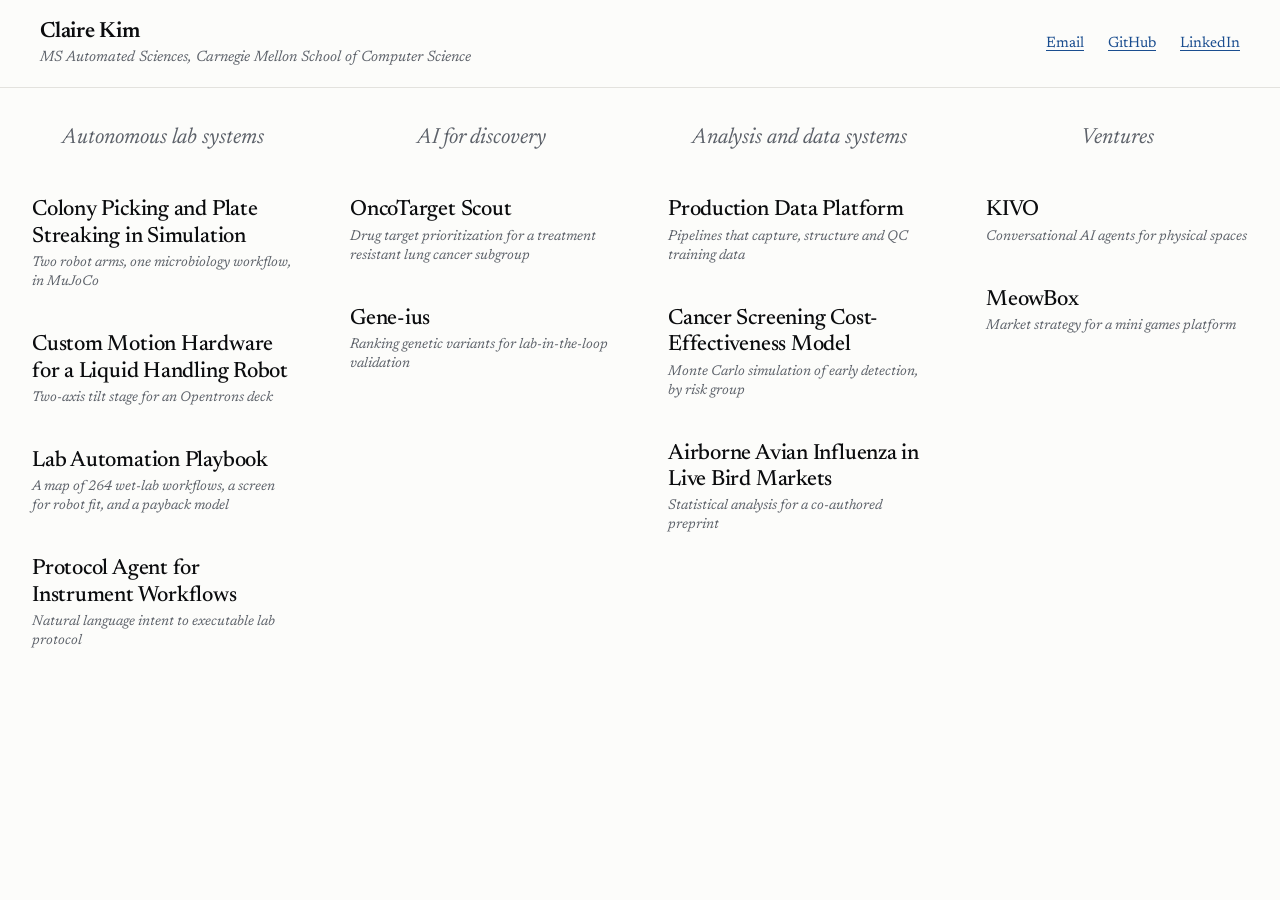
==== index.html @ b8f1a8e6 "Add the MuJoCo colony picking project Goes at the top of the lab systems column, since it is the one" ====
<!doctype html>
<html lang="en">
<head>
  <meta charset="utf-8">
  <meta name="viewport" content="width=device-width, initial-scale=1">
  <title>Claire Kim</title>
  <meta name="description" content="Claire Kim. Autonomous lab systems, AI for discovery, and the software that drives laboratory hardware.">
  <link rel="preconnect" href="https://fonts.googleapis.com">
  <link rel="preconnect" href="https://fonts.gstatic.com" crossorigin>
  <link href="https://fonts.googleapis.com/css2?family=Newsreader:ital,opsz,wght@0,6..72,400;0,6..72,500;0,6..72,600;1,6..72,400&display=swap" rel="stylesheet">
  <link rel="stylesheet" href="style.css">
</head>
<body>
  <header class="masthead">
    <div>
      <p class="name">Claire Kim</p>
      <p class="standfirst">MS Automated Sciences, Carnegie Mellon School of Computer Science</p>
    </div>
    <nav class="masthead-links" aria-label="Contact">
      <a href="mailto:cykim522@gmail.com">Email</a>
      <a href="https://github.com/cykim5" target="_blank" rel="noopener">GitHub</a>
      <a href="https://www.linkedin.com/in/claire--kim" target="_blank" rel="noopener">LinkedIn</a>
    </nav>
  </header>

  <main>
    <h1 class="sr-only">Projects by Claire Kim</h1>
    <div class="columns">

      <section class="column" aria-labelledby="col-lab">
        <h2 class="column-label" id="col-lab">Autonomous lab systems</h2>
        <ul>
          <li>
            <button type="button" class="tile" data-open="p14" aria-haspopup="dialog">
              <span class="tile-title">Colony Picking and Plate Streaking in Simulation</span>
              <span class="tile-kind">Two robot arms, one microbiology workflow, in MuJoCo</span>
            </button>
          </li>
          <li>
            <button type="button" class="tile" data-open="p2" aria-haspopup="dialog">
              <span class="tile-title">Custom Motion Hardware for a Liquid Handling Robot</span>
              <span class="tile-kind">Two-axis tilt stage for an Opentrons deck</span>
            </button>
          </li>
          <li>
            <button type="button" class="tile" data-open="p13" aria-haspopup="dialog">
              <span class="tile-title">Lab Automation Playbook</span>
              <span class="tile-kind">A map of 264 wet-lab workflows, a screen for robot fit, and a payback model</span>
            </button>
          </li>
          <li>
            <button type="button" class="tile" data-open="p1" aria-haspopup="dialog">
              <span class="tile-title">Protocol Agent for Instrument Workflows</span>
              <span class="tile-kind">Natural language intent to executable lab protocol</span>
            </button>
          </li>
        </ul>
      </section>

      <section class="column" aria-labelledby="col-ai">
        <h2 class="column-label" id="col-ai">AI for discovery</h2>
        <ul>
          <li>
            <button type="button" class="tile" data-open="p9" aria-haspopup="dialog">
              <span class="tile-title">OncoTarget Scout</span>
              <span class="tile-kind">Drug target prioritization for a treatment resistant lung cancer subgroup</span>
            </button>
          </li>
          <li>
            <button type="button" class="tile" data-open="p3" aria-haspopup="dialog">
              <span class="tile-title">Gene-ius</span>
              <span class="tile-kind">Ranking genetic variants for lab-in-the-loop validation</span>
            </button>
          </li>
        </ul>
      </section>

      <section class="column" aria-labelledby="col-analysis">
        <h2 class="column-label" id="col-analysis">Analysis and data systems</h2>
        <ul>
          <li>
            <button type="button" class="tile" data-open="p4" aria-haspopup="dialog">
              <span class="tile-title">Production Data Platform</span>
              <span class="tile-kind">Pipelines that capture, structure and QC training data</span>
            </button>
          </li>
          <li>
            <button type="button" class="tile" data-open="p5" aria-haspopup="dialog">
              <span class="tile-title">Cancer Screening Cost-Effectiveness Model</span>
              <span class="tile-kind">Monte Carlo simulation of early detection, by risk group</span>
            </button>
          </li>
          <li>
            <button type="button" class="tile" data-open="p8" aria-haspopup="dialog">
              <span class="tile-title">Airborne Avian Influenza in Live Bird Markets</span>
              <span class="tile-kind">Statistical analysis for a co-authored preprint</span>
            </button>
          </li>
        </ul>
      </section>

      <section class="column" aria-labelledby="col-ventures">
        <h2 class="column-label" id="col-ventures">Ventures</h2>
        <ul>
          <li>
            <button type="button" class="tile" data-open="p6" aria-haspopup="dialog">
              <span class="tile-title">KIVO</span>
              <span class="tile-kind">Conversational AI agents for physical spaces</span>
            </button>
          </li>
          <li>
            <button type="button" class="tile" data-open="p7" aria-haspopup="dialog">
              <span class="tile-title">MeowBox</span>
              <span class="tile-kind">Market strategy for a mini games platform</span>
            </button>
          </li>
        </ul>
      </section>

    </div>
  </main>

  <dialog id="p1" class="sheet" aria-labelledby="p1-title">
    <div class="sheet-inner">
      <button type="button" class="close" data-close aria-label="Close">&#215;</button>
      <h2 id="p1-title">Protocol Agent for Instrument Workflows</h2>
      <p class="sheet-kind">LLM agents, Python, instrument protocols, Isayev Lab, CMU</p>
      <p>An LLM agent that turns a plain language description of an experiment into a structured, executable instrument protocol.</p>
      <p>In progress at the Isayev Lab at CMU, built for the CLARIOstar plate reader. The hard part is generating a protocol the instrument will actually accept, since its documented control commands can only run protocols that already exist.</p>
    </div>
  </dialog>

  <dialog id="p14" class="sheet" aria-labelledby="p14-title">
    <div class="sheet-inner">
      <button type="button" class="close" data-close aria-label="Close">&times;</button>
      <h2 id="p14-title">Colony Picking and Plate Streaking in Simulation</h2>
      <p class="sheet-kind">Python, MuJoCo, computer vision, contact control</p>
      <figure class="sim">
        <img src="images/cyano-streak.gif" alt="A robot arm lifting the lids off two agar plates, picking a cyanobacteria colony with a plastic loop and streaking it across a fresh plate" width="320" height="240" loading="lazy">
      </figure>

      <p>A simulated robot that picks one cyanobacteria colony off a plate and quadrant streaks it onto a fresh one. The colony pickers that exist are built for E. coli, and nothing streaks from plate to plate, which is why a cyanobacteria researcher still does this by hand.</p>

      <p>Two arms ask two different questions. A Franka Panda, a research arm with ideal motors, asks whether the workflow is possible at all: 20 plates out of 20, touching the chosen colony within 0.13 mm and finding the agar surface by touch within 0.26 mm. An SO-101, a printed five joint arm costing a fraction as much, asks whether something you could actually build can do it: 4 out of 8, with weak servos, no gravity compensation, and up to half a degree of hidden calibration error per joint that the robot cannot correct for because its own encoders carry the same error.</p>

      <p>The gap between those two numbers is the result. The workflow itself is sound, and the cheap hardware is what fails, in two specific places: calibration error that sets a lid down on its rim or presses the tool too deep into the agar, and toothpicks that will not separate in their cup.</p>

      <p>Every hardware requirement in the project came from the simulation failing first. The arm needs gravity compensation, because without it it sags about 5 mm and misses every colony. A 90 mm lid is wider than the gripper opens, so it needs suction or a printed hook. Agar thickness varies by more than 1.5 mm between plates, so the tool has to find the surface by touch rather than assume it. The tool rack needs 3 cm of clearance in the direction the fingers close, and each tool has to be lifted its full length before the arm moves sideways: with those rules all 48 test picks came out without touching a neighbor.</p>

      <p>What it cannot test is the biology. Whether the cells stick to the tool, transfer, and grow is a question for real plates.</p>

      <p class="sheet-links">
        <a href="https://github.com/cykim5/mujoco-lab-sim" target="_blank" rel="noopener">Source</a>
      </p>
    </div>
  </dialog>

  <dialog id="p2" class="sheet" aria-labelledby="p2-title">
    <div class="sheet-inner">
      <button type="button" class="close" data-close aria-label="Close">&#215;</button>
      <h2 id="p2-title">Custom Motion Hardware for a Liquid Handling Robot</h2>
      <p class="sheet-kind">Hardware control, Opentrons, Python, lab automation</p>
      <div class="model">
        <p class="model-wait">Loading the model</p>
        <iframe title="Interactive model of the V5 tilt stage"
                data-src="tilt-v5/motion_viewer.html"></iframe>
      </div>

      <p>Built for an Opentrons liquid handling robot. The stage tilts plates along two axes partway through a run, so liquid pools to one side of each well. Because it is driven from protocol code, tilting becomes an ordinary step in an automated workflow.</p>
      <p>The current design is V5, a two motor synchronized tray mechanism. One motor drives a shared pitch frame through a 4:1 gear reduction. A second motor rides on that frame and meshes with both tray gears, so the trays roll together rather than independently. Target range is 15 degrees either side of level on each axis. Two AS5600 magnetic encoders read the angle back, one on pitch and one on a tray's roll.</p>
      <p>Designed and built with Raspberry Pi motor control for CMU lab automation coursework, covering the whole device integration path: mechanical design that fits the robot deck, motor control, and the software interface a protocol drives it through.</p>
    </div>
  </dialog>

  <dialog id="p3" class="sheet" aria-labelledby="p3-title">
    <div class="sheet-inner">
      <button type="button" class="close" data-close aria-label="Close">&#215;</button>
      <h2 id="p3-title">Gene-ius</h2>
      <p class="sheet-kind">LLM agents, knowledge graphs, Python, team of 5</p>
      <p>An AI agent that helps laboratories interpret genetic variants of uncertain significance, which account for roughly a third of variants in ClinVar. Across 23 retina and heart genes it ranks which variants to test first and explains whether a variant is harmful, how it breaks the protein, and which disease follows.</p>
      <p>Evaluated with a time machine design: the model sees only data available in January 2023 and is graded on variants experts resolved afterwards, so no variant is ever evidence for itself. It found 38 later proven disease variants in its top 500, against 18 for AlphaMissense.</p>
      <p class="sheet-links">
        <a href="https://gene-ius-app.vercel.app" target="_blank" rel="noopener">Live demo</a>
        <a href="https://github.com/cykim5/Gene-ius" target="_blank" rel="noopener">Source</a>
        <a href="https://github.com/cykim5/time-machine-eval" target="_blank" rel="noopener">Evaluation method</a>
      </p>
    </div>
  </dialog>

  <dialog id="p4" class="sheet" aria-labelledby="p4-title">
    <div class="sheet-inner">
      <button type="button" class="close" data-close aria-label="Close">&#215;</button>
      <h2 id="p4-title">Production Data Platform</h2>
      <p class="sheet-kind">Python, PostgreSQL, AWS, AI agents, RLWRLD</p>
      <figure class="shot" aria-label="Screenshot of the dataset coverage view">
        <div class="shot-bar"><span class="dot"></span><span class="dot"></span><span class="dot"></span>
          <span class="shot-tab">Dataset coverage</span>
        </div>
        <div class="shot-head">
          <h3 class="shot-h">Dataset coverage</h3>
          <div class="shot-ctl"><span class="ctl">Last 8 weeks</span><span class="ctl">All robots</span><span class="avatar"></span></div>
        </div>
        <nav class="shot-tabs"><span class="on">Overview</span><span>Tasks</span><span>Review queue</span><span>Exports</span></nav>
        <div class="shot-body">
          <ul class="kpis">
            <li><span class="k-l">Hours recorded</span><span class="k-v">602 h</span><span class="k-d">+96 this week</span></li>
            <li><span class="k-l">Below target</span><span class="k-v">4 of 6</span><span class="k-d">tasks need input</span></li>
            <li><span class="k-l">Review per hour</span><span class="k-v">27 min</span><span class="k-d">was 3 h manual</span></li>
          </ul>
          <section class="panel">
            <header><h4>Hours by task</h4><span class="hint">Target 120 h</span></header>
            <table>
              <thead><tr><th>Task</th><th>Coverage</th><th class="t-num">Hours</th><th>Status</th></tr></thead>
              <tbody>
            <tr>
              <td class="t-name">Pick and place</td>
              <td class="t-bar"><span class="track"><span class="fill" style="width:91.1%"></span><span class="goal"></span></span></td>
              <td class="t-num">164 h</td>
              <td class="t-status"><span class="pill">Met</span></td>
            </tr>
            <tr>
              <td class="t-name">Drawer and door</td>
              <td class="t-bar"><span class="track"><span class="fill" style="width:72.8%"></span><span class="goal"></span></span></td>
              <td class="t-num">131 h</td>
              <td class="t-status"><span class="pill">Met</span></td>
            </tr>
            <tr>
              <td class="t-name">Wipe and clean</td>
              <td class="t-bar"><span class="track"><span class="fill" style="width:62.2%"></span><span class="goal"></span></span></td>
              <td class="t-num">112 h</td>
              <td class="t-status"><span class="pill pill-warn">Needs 8 h</span></td>
            </tr>
            <tr>
              <td class="t-name">Pour and fill</td>
              <td class="t-bar"><span class="track"><span class="fill" style="width:53.3%"></span><span class="goal"></span></span></td>
              <td class="t-num">96 h</td>
              <td class="t-status"><span class="pill pill-warn">Needs 24 h</span></td>
            </tr>
            <tr>
              <td class="t-name">Cloth folding</td>
              <td class="t-bar"><span class="track"><span class="fill" style="width:32.2%"></span><span class="goal"></span></span></td>
              <td class="t-num">58 h</td>
              <td class="t-status"><span class="pill pill-warn">Needs 62 h</span></td>
            </tr>
            <tr>
              <td class="t-name">Tool handover</td>
              <td class="t-bar"><span class="track"><span class="fill" style="width:22.8%"></span><span class="goal"></span></span></td>
              <td class="t-num">41 h</td>
              <td class="t-status"><span class="pill pill-warn">Needs 79 h</span></td>
            </tr>
              </tbody>
            </table>
          </section>
          <section class="panel">
            <header><h4>Hours ingested per week</h4><span class="hint">8 weeks</span></header>
            <ul class="spark">
            <li><span class="col" style="height:48%"></span><span class="wk">W1</span></li>
            <li><span class="col" style="height:61%"></span><span class="wk">W2</span></li>
            <li><span class="col" style="height:55%"></span><span class="wk">W3</span></li>
            <li><span class="col" style="height:72%"></span><span class="wk">W4</span></li>
            <li><span class="col" style="height:69%"></span><span class="wk">W5</span></li>
            <li><span class="col" style="height:84%"></span><span class="wk">W6</span></li>
            <li><span class="col" style="height:77%"></span><span class="wk">W7</span></li>
            <li><span class="col" style="height:96%"></span><span class="wk">W8</span></li>
            </ul>
          </section>
        </div>
      </figure>
      <p>A production data platform I built from scratch at RLWRLD, a robotics company in Seoul, turning robot training footage into structured, model ready data. It replaced annotation the team had been doing by hand in spreadsheets, and its pipelines carry each recording through annotation, quality control and analytics.</p>
      <p>It cut three hours of manual work per hour of footage to under thirty minutes of review, and a team of ten was using it daily by the end of my internship. It became the data layer the robot foundation model training depended on.</p>
    </div>
  </dialog>

  <dialog id="p5" class="sheet" aria-labelledby="p5-title">
    <div class="sheet-inner">
      <button type="button" class="close" data-close aria-label="Close">&#215;</button>
      <h2 id="p5-title">Cancer Screening Cost-Effectiveness Model</h2>
      <p class="sheet-kind">Python, Monte Carlo simulation, SEER data, health economics, team project</p>
      <p>A simulation asking whether annual multi-cancer early detection screening is worth its cost, and for whom. It follows simulated people month by month and compares usual care against usual care plus annual screening, run separately for a lower risk and a higher risk group, because a test can be a poor buy on average and a good buy for people at high risk. I built the lung cancer model.</p>
      <p>Incidence, stage at diagnosis and survival come from SEER data, with test sensitivity by stage, treatment costs and quality of life weights on top. The headline number is the extra cost per extra year of healthy life gained, reported by risk group and checked against the published results of Raoof et al. (2025).</p>
      <p class="sheet-links">
        <a href="https://github.com/wenxin-tang/MCED-Cost-Effectiveness-Analysis" target="_blank" rel="noopener">Source</a>
      </p>
    </div>
  </dialog>

  <dialog id="p6" class="sheet" aria-labelledby="p6-title">
    <div class="sheet-inner">
      <button type="button" class="close" data-close aria-label="Close">&#215;</button>
      <h2 id="p6-title">KIVO</h2>
      <p class="sheet-kind">Conversational AI agents, product, CMU Hack a Startup finalist, team of 3</p>
      <p>A conversational AI agent layer for physical spaces, starting with hotels and airports. It picks up at a front desk, an in room TV or an airport gate and carries context between them.</p>
      <p>Built for CMU Hack a Startup, where KIVO reached the top 15.</p>
    </div>
  </dialog>

  <dialog id="p7" class="sheet" aria-labelledby="p7-title">
    <div class="sheet-inner">
      <button type="button" class="close" data-close aria-label="Close">&#215;</button>
      <h2 id="p7-title">MeowBox</h2>
      <p class="sheet-kind">Market strategy, user research, business model, pitch competition winner</p>
      <p>A mini games platform where games behave like a feed: you swipe into one and play it in a tap without downloading. First place in its pitch competition.</p>
    </div>
  </dialog>

  <dialog id="p8" class="sheet" aria-labelledby="p8-title">
    <div class="sheet-inner">
      <button type="button" class="close" data-close aria-label="Close">&#215;</button>
      <h2 id="p8-title">Airborne Avian Influenza in Live Bird Markets</h2>
      <p class="sheet-kind">R, mixed effects regression, epidemiological data, UC Berkeley</p>
      <p>A study of how ventilation in live bird markets in Dhaka and Gazipur, Bangladesh relates to airborne avian influenza. I cleaned the data and ran the statistical analysis in R, produced the figures, and wrote the data analysis section of the paper.</p>
      <p>The modelling uses mixed effects regression, which separates differences between markets from variation within them. Published as a preprint on SSRN as LeBoa et al. (2025) and submitted to Building and Environment.</p>
      <p class="sheet-links">
        <a href="https://doi.org/10.2139/ssrn.5711630" target="_blank" rel="noopener">Preprint</a>
      </p>
    </div>
  </dialog>

  <dialog id="p9" class="sheet" aria-labelledby="p9-title">
    <div class="sheet-inner">
      <button type="button" class="close" data-close aria-label="Close">&#215;</button>
      <h2 id="p9-title">OncoTarget Scout</h2>
      <p class="sheet-kind">Python, public multi-omics data, molecular docking, Phases 1 to 6 complete</p>
      <figure class="structure">
        <div class="structure-box">
          <pdbe-molstar molecule-id="2b69"
                        hide-controls="true" hide-water="true"
                        hide-expand-icon="true" hide-selection-icon="true"
                        hide-animation-icon="true" hide-control-info-icon="true"
                        hide-control-toggle-icon="true"
                        bg-color-r="252" bg-color-g="252" bg-color-b="250"></pdbe-molstar>
        </div>
        <p class="structure-note">UXS1 with UDP bound, <a href="https://www.rcsb.org/structure/2B69" target="_blank" rel="noopener">PDB 2B69</a>, the structure the screen was run against. Drag to turn it.</p>
      </figure>
      <p>A target prioritization pipeline for one group of lung adenocarcinoma patients: tumors carrying STK11 or KEAP1 mutations. These tumors respond poorly to both immunotherapy and chemotherapy, and have no approved therapy aimed at the alteration itself. The pipeline produces a ranked shortlist of candidate genes.</p>
      <p>A gene has to earn its rank across independent layers of evidence, so that nothing ranks on one signal alone: activity in tumors against healthy lung in TCGA, functional dependency in DepMap CRISPR screens, expression in the malignant cells themselves rather than the immune cells around them, a safety window against vital normal tissue in GTEx, and the link to patient survival. Ranking the full TCGA cohort of 528 tumors and 59 healthy samples, then splitting it into 143 mutant and 379 wild type tumors, gave a dependency-supported shortlist of 20 genes, led by INTS6 and NFE2L2, the gene that encodes NRF2. The pipeline rediscovered NRF2 on its own, which is the pathway KEAP1 loss activates. A time-split check rebuilt the ranking on DepMap data frozen before 2021, and 12 of the 20 survived. Each gene carries a plain-language reason card, and the top five have a validation plan naming the cell lines and assays that would confirm or kill them.</p>
      <p>One scoring bug had been there since Phase 1. A gene's score was the weighted mean over the layers it actually had, renormalized each time, so the fewer layers a gene had the higher its ceiling. Every one of the top 20 was missing the dependency layer and most were non-coding RNAs. The ranking now compares genes only when they carry the layer that holds the most weight. KRAS moved from 4,104th of 28,328 to 157th of 16,711 and EGFR from 5,182nd to 588th, so the pipeline recovers known lung cancer biology without being told to. The shortlist did not change, because it already required dependency support. The headline was wrong while the decision was right.</p>
      <p>Phase 4 took UXS1, the third-ranked gene, as far as computation can take it: an enzyme with two solved crystal structures, no known inhibitor, and independent 2025 evidence that it is a selective dependency in KEAP1 mutant lung cancer. I docked 2,757 approved drugs into its active site with AutoDock Vina, then tested whether the ranking could be trusted at all. Docked in the same box, the enzyme's own substrate scored below two thirds of random approved drugs, so the output was not a hit list. The decisive repair came four tries later: every earlier run had used a 2.5 angstrom structure solved with only the cofactor bound, where an arginine folds across the substrate site and leaves no room for the thing that belongs there. Redocking against a 1.21 angstrom structure of the same enzyme, solved with UDP actually in the site, moved the substrate to the 88th percentile and the best natural ligand to the 99th.</p>
      <p>Rescreening the library against the open structure, the score inside the control's size range no longer tracks molecular size, and 4.7 percent of the library now beats the substrate where two thirds of it did before. Of the 59 best scoring structures, 5 carry a negative group and touch all four arginines that grip the substrate's phosphate. Vina scores hydrophobic contact and hydrogen bonds and has no term for charge at all, so recovering the site's own chemistry from a library never designed for it is the result. None of the five is a lead. Two are prodrugs whose anionic group exists to be cleaved off, one is built not to cross membranes and UXS1 sits in the Golgi, one is a dye that binds most things. The approved drug library holds no credible binder for this site, which is unsurprising because oral drugs are rarely polyanions. The finding is that the protocol can now tell the difference, and the earlier version demonstrably could not. The next step is a CRISPR experiment that needs no compound.</p>
      <p>The work also caught its own errors. Phase 1's top hit turned out to be an artifact of dividing by a near-zero baseline, and Phase 2 fixed it with shrinkage. Phase 4's one promising lead, three related antidiabetic drugs that had ranked together, did not survive the corrected box. KRAS, EGFR and CD274 rank in the middle of the subgroup ranking, which is the correct result: they are not subgroup-selective targets.</p>
      <p class="sheet-links">
        <a href="https://github.com/cykim5/oncotarget-scout" target="_blank" rel="noopener">Source</a>
      </p>
    </div>
  </dialog>

  <dialog id="p13" class="sheet" aria-labelledby="p13-title">

    <div class="sheet-inner">

      <button type="button" class="close" data-close aria-label="Close">&#215;</button>

      <h2 id="p13-title">Lab Automation Playbook</h2>

      <p class="sheet-kind">Python, JavaScript</p>

      <ol class="questions">
        <li>What does your lab actually do?</li>
        <li>Which of it should a robot take on?</li>
        <li>When does that pay for itself?</li>
      </ol>

      <ul class="group-list">

        <li>

          <button type="button" class="tile" data-open="p10" aria-haspopup="dialog">

            <span class="tile-title">Biological Workflow Map</span>

            <span class="tile-kind">264 wet-lab workflows, each with exactly one address</span>

          </button>

        </li>

        <li>

          <button type="button" class="tile" data-open="p11" aria-haspopup="dialog">

            <span class="tile-title">Automation Assessment</span>

            <span class="tile-kind">Screening which tasks a robot should take on first</span>

          </button>

        </li>

        <li>

          <button type="button" class="tile" data-open="p12" aria-haspopup="dialog">

            <span class="tile-title">Lab Automation Payback</span>

            <span class="tile-kind">When automating a workflow step pays for itself</span>

          </button>

        </li>

      </ul>

    </div>

  </dialog>


  <dialog id="p10" class="sheet" aria-labelledby="p10-title">
    <div class="sheet-inner">
      <button type="button" class="close" data-close aria-label="Close">&#215;</button>
      <h2 id="p10-title">Biological Workflow Map</h2>
      <p class="sheet-kind">Python, YAML, interactive map</p>
      <p>A map of what happens at a biology bench, sorted so that every workflow has exactly one place. Eight domains, 264 workflows, four levels deep. It is the base layer for a larger question: what in a given lab is worth automating, and what the return would be. A lab describes its work in its own words, and those words have to resolve to a shared set of workflows before anything can be scored or compared across labs.</p>
      <p>Biology already has plenty of ways to group lab work and none of them is mutually exclusive, because each mixes several axes at the same level. One ELISA is immunology, cancer biology and bioprocess at once. The rule here is that every workflow is filed under the kind of thing it exists to produce, because output is the one attribute that does not overlap. A workflow yields purified RNA, or an engineered cell line, or a number, but never two at once. Field, technique and instrument all overlap, so they became filters over the map instead of branches in it.</p>
      <p>The hard cases are the test. PCR run to make DNA for a later step is construction, and qPCR run to produce a number is measurement. A gel run to recover a band is cleanup, and a gel run to report a size is analysis. Centrifuging, mixing and incubating are not in the map at all, because a step that happens inside everything is not a workflow. Automation feasibility is not a branch either but an attribute measured against the map, so a workflow that is manual today and automated in three years does not move, only its score changes.</p>
      <p>No existing taxonomy covers wet-lab work as a whole, so there is nothing to validate this against directly. The test that would settle it is assigning several hundred published protocols to leaves and measuring how many land in exactly one, with two people assigning independently to see whether the rule is teachable.</p>
      <p class="sheet-links">
        <a href="https://cykim5.github.io/bio-workflow-taxonomy/" target="_blank" rel="noopener">Interactive map</a>
        <a href="https://github.com/cykim5/bio-workflow-taxonomy" target="_blank" rel="noopener">Source</a>
      </p>
    </div>
  </dialog>

  <dialog id="p11" class="sheet" aria-labelledby="p11-title">
    <div class="sheet-inner">
      <button type="button" class="close" data-close aria-label="Close">&#215;</button>
      <h2 id="p11-title">Automation Assessment</h2>
      <p class="sheet-kind">JavaScript, no build step</p>
      <p>A first screen for deciding which tasks to automate with robots, meant to be used before talking to any vendor. Most robot deployments do not fail because the robot cannot do the work. They fail because someone picked the wrong task, one that looked easy and was not, or one that worked and never paid back.</p>
      <p>Every task gets two scores. Feasibility averages three ratings: how complex the motion is, how predictable the object is, and how controlled the workspace is. Business fit is 60 percent financial return, which comes from payback time, and 40 percent strategic value, which covers what money does not, like a role nobody can hire for or a safety risk. Tasks then land in one of four groups: quick wins, strategic bets, easy but low value, and deprioritize.</p>
      <p>It is written around a small manufacturer's task list, though the three feasibility axes are not specific to manufacturing. Payback assumes the robot covers all the listed hours, when real deployments ramp up slowly, and the example tasks and costs are illustrative rather than client data.</p>
      <p class="sheet-links">
        <a href="https://cykim5.github.io/automation-assessment/" target="_blank" rel="noopener">Live tool</a>
        <a href="https://github.com/cykim5/automation-assessment" target="_blank" rel="noopener">Source</a>
      </p>
    </div>
  </dialog>

  <dialog id="p12" class="sheet" aria-labelledby="p12-title">
    <div class="sheet-inner">
      <button type="button" class="close" data-close aria-label="Close">&#215;</button>
      <h2 id="p12-title">Lab Automation Payback</h2>
      <p class="sheet-kind">JavaScript, no build step</p>
      <p>A calculator for when automating one lab workflow step pays for itself. Lab automation is usually pitched on throughput, but the decision gets made on cost, and whether a liquid handler or an automated sample store pays back depends mostly on volume, on how much hands-on time it removes, and on the running costs people leave out of the pitch.</p>
      <p>Net savings per year is labor time saved plus fewer reruns, minus the service contract and the extra consumables. Payback is upfront cost divided by monthly net savings. It also reports staff time freed, in hours and in full-time equivalents, and the break-even volume, meaning the samples per day needed to pay back within three years, plus a five-year cash chart.</p>
      <p>What it does not capture is part of the tool too: traceability, consistency between operators, and room to grow without hiring. Those are often the real reasons to automate, and when payback is borderline they usually decide it. The presets use illustrative numbers, not data from any company.</p>
      <p class="sheet-links">
        <a href="https://cykim5.github.io/lab-automation-payback/" target="_blank" rel="noopener">Live tool</a>
        <a href="https://github.com/cykim5/lab-automation-payback" target="_blank" rel="noopener">Source</a>
      </p>
    </div>
  </dialog>

  <script type="importmap">
  {
    "imports": {
      "three": "https://cdn.jsdelivr.net/npm/three@0.160.1/build/three.module.js",
      "three/addons/": "https://cdn.jsdelivr.net/npm/three@0.160.1/examples/jsm/"
    }
  }
  </script>
  <script type="module" src="app.js"></script>
</body>
</html>
---- style.css ----
/* Projects in four labelled columns, grouped by what the work produces.
   Detail opens in a dialog. One typeface throughout. */

:root {
  --ink: #16181C;
  --ink-strong: #0B0C0E;
  --ink-muted: #5C6169;
  --rule: #E3E2DE;
  --paper: #FCFCFA;
  --accent: #1A4D8F;

  /* One typeface for every letter. Swap this line and the font link in
     index.html to change the whole site. */
  --font: "Newsreader", Georgia, "Times New Roman", serif;

  --unit: 0.5rem;
  --masthead: 5.5rem;
  --transition: 180ms ease;
}

*, *::before, *::after { box-sizing: border-box; }

html { height: 100%; }

body {
  margin: 0;
  background: var(--paper);
  color: var(--ink);
  font-family: var(--font);
  font-size: 1.125rem;
  line-height: 1.7;
  font-optical-sizing: auto;
  -webkit-font-smoothing: antialiased;
  text-rendering: optimizeLegibility;
  /* Fills the window when the content is short, and scrolls rather
     than clipping when the window is too small for it. */
  min-height: 100%;
  display: flex;
  flex-direction: column;
}

.sr-only {
  position: absolute; width: 1px; height: 1px;
  padding: 0; margin: -1px; overflow: hidden;
  clip: rect(0 0 0 0); white-space: nowrap; border: 0;
}

a:focus-visible, button:focus-visible {
  outline: 2px solid var(--accent);
  outline-offset: -4px;
}

@media (prefers-reduced-motion: reduce) {
  *, *::before, *::after {
    animation-duration: 0.01ms !important;
    transition-duration: 0.01ms !important;
  }
}

/* Masthead */
.masthead {
  flex: none;
  min-height: var(--masthead);
  display: flex; align-items: center; justify-content: space-between;
  gap: calc(var(--unit) * 4);
  padding: calc(var(--unit) * 2) calc(var(--unit) * 5);
  border-bottom: 1px solid var(--rule);
}
.name {
  margin: 0;
  font-size: 1.375rem; font-weight: 600; letter-spacing: -0.01em;
  color: var(--ink-strong); line-height: 1.2;
}
.standfirst {
  margin: 0.125rem 0 0;
  font-size: 0.9375rem; font-style: italic; color: var(--ink-muted);
  line-height: 1.4;
}
.masthead-links { display: flex; gap: calc(var(--unit) * 3); flex: none; }
.masthead-links a {
  font-size: 0.9375rem; white-space: nowrap;
  /* Full strength underline so the links read as links at this size. */
  text-decoration-color: currentColor;
}

/* Links */
a {
  color: var(--accent);
  text-decoration: underline;
  text-decoration-thickness: 1px;
  text-underline-offset: 0.18em;
  text-decoration-color: rgba(26, 77, 143, 0.35);
  transition: text-decoration-color var(--transition);
}
a:hover { text-decoration-color: currentColor; }

/* Three labelled columns, centered in the page. */
main {
  flex: 1 0 auto;
  display: grid; place-items: start center;
  padding: calc(var(--unit) * 4) calc(var(--unit) * 4) calc(var(--unit) * 4);
}

.columns {
  width: min(76rem, 100%);
  display: grid;
  grid-template-columns: repeat(4, 1fr);
  gap: calc(var(--unit) * 7);
  align-items: start;
}

.column-label {
  margin: 0 0 calc(var(--unit) * 5);
  text-align: center;
  /* Same size as a project title, set in italic rather than small bold
     caps, so it reads as the same typeface the rest of the page uses. */
  font-size: clamp(1.0625rem, 1.9vw, 1.375rem);
  font-weight: 400;
  font-style: italic;
  letter-spacing: 0;
  color: var(--ink-muted);
}

.column ul {
  list-style: none; margin: 0; padding: 0;
  display: flex; flex-direction: column; gap: calc(var(--unit) * 5);
}
.column li { display: flex; min-width: 0; }

.tile {
  flex: 1; min-width: 0;
  display: flex; flex-direction: column; align-items: flex-start;
  gap: calc(var(--unit) * 0.5);
  /* Padding gives the hover background room to read as a block. */
  padding: calc(var(--unit) * 2) calc(var(--unit) * 2.5);
  margin: calc(var(--unit) * -2) calc(var(--unit) * -2.5);
  font: inherit; text-align: left; cursor: pointer;
  background: transparent; color: var(--ink-strong);
  border: 0;
  transition: background var(--transition);
}
.tile:hover { background: #F4F3EF; }

.tile-title {
  font-size: clamp(1.0625rem, 1.9vw, 1.375rem);
  font-weight: 500; line-height: 1.2; letter-spacing: -0.01em;
}
.tile-kind {
  font-size: clamp(0.8125rem, 1.1vw, 0.9375rem);
  font-style: italic; color: var(--ink-muted); line-height: 1.35;
}

/* Detail dialog */
.sheet {
  width: min(42rem, calc(100% - 2rem));
  max-height: 85vh;
  margin: auto;
  padding: 0;
  border: 1px solid var(--ink-strong);
  background: var(--paper);
  color: var(--ink);
}
.sheet::backdrop { background: rgba(11, 12, 14, 0.5); }

.sheet-inner {
  padding: calc(var(--unit) * 6);
  position: relative;
}

.close {
  position: absolute; top: calc(var(--unit) * 1.5); right: calc(var(--unit) * 1.5);
  width: 2.75rem; height: 2.75rem;          /* keeps a comfortable target */
  display: flex; align-items: center; justify-content: center;
  font: inherit; font-size: 1.875rem; line-height: 1;
  background: transparent; color: var(--ink-muted);
  border: 0; cursor: pointer;
  transition: color var(--transition);
}
.close:hover { color: var(--ink-strong); }

.sheet h2 {
  margin: 0 0 calc(var(--unit) * 1);
  font-size: clamp(1.5rem, 3.5vw, 2rem);
  font-weight: 500; line-height: 1.15; letter-spacing: -0.015em;
  color: var(--ink-strong);
  padding-right: 2.5rem;
}
.sheet-kind {
  margin: 0 0 calc(var(--unit) * 4);
  font-size: 0.9375rem; font-style: italic; color: var(--ink-muted);
}
.sheet h3 {
  margin: calc(var(--unit) * 5) 0 calc(var(--unit) * 1.5);
  font-size: 1.1875rem; font-weight: 600; color: var(--ink-strong);
}
.sheet p { margin: 0 0 calc(var(--unit) * 3); }
.sheet p:last-child { margin-bottom: 0; }

.sheet figure { margin: 0 0 calc(var(--unit) * 4); }
.sheet figure img {
  display: block; width: 100%; height: auto;
  background: #FFFFFF;
}
/* The simulation renders at 320 by 240, so stretching it to the width
   of the sheet would only make it soft. It sits at its own size,
   centred. The selector has to be this specific to beat the rule above
   that makes every figure image fill its column. */
.sheet figure.sim { text-align: center; }
.sheet figure.sim img {
  display: inline-block;
  width: auto;
  max-width: 100%;
  border: 1px solid var(--rule);
}

/* The assembled V5 model, running in the sheet rather than on a page of
   its own. It carries the geometry inline, so the frame is pointed at it
   only when this sheet is opened. */
.model {
  margin: 0 0 calc(var(--unit) * 4);
  border: 1px solid var(--rule);
  background: var(--paper);
}
.model { position: relative; }
.model iframe {
  display: block;
  width: 100%;
  height: 34rem;
  border: 0;
}
/* The geometry takes a few seconds to parse, and an empty white box for
   that long reads as broken rather than busy. */
.model-wait {
  position: absolute; inset: 0; margin: 0;
  display: flex; align-items: center; justify-content: center;
  font-size: 0.9375rem; color: var(--ink-muted);
}

/* A screenshot of the platform's own interface. Everything inside is
   that application's styling, not this page's: internal tools are not
   set in a book face, and a picture of one that was would not read as
   a real screen. Nothing here applies outside .shot. */
.shot {
  margin: 0 0 calc(var(--unit) * 4);
  border: 1px solid #D8DCE2;
  border-radius: 6px;
  overflow: hidden;
  background: #FFFFFF;
  box-shadow: 0 1px 2px rgba(16, 24, 40, 0.06), 0 8px 24px rgba(16, 24, 40, 0.06);
  font-family: -apple-system, BlinkMacSystemFont, "Segoe UI", Roboto, "Helvetica Neue", Arial, sans-serif;
  font-size: 12px;
  line-height: 1.45;
  color: #1F2733;
  -webkit-font-smoothing: antialiased;
}
.shot * { box-sizing: border-box; }
.shot h3, .shot h4, .shot p, .shot ul, .shot table { margin: 0; padding: 0; }
.shot ul { list-style: none; }

/* Window strip, so the figure reads as a captured screen. */
.shot-bar {
  display: flex; align-items: center; gap: 6px;
  padding: 8px 12px;
  background: #F2F4F7;
  border-bottom: 1px solid #E4E7EC;
}
.shot-bar .dot { width: 8px; height: 8px; border-radius: 50%; background: #D0D5DD; }
.shot-tab {
  margin-left: 10px; padding: 3px 10px;
  background: #FFFFFF; border: 1px solid #E4E7EC; border-radius: 4px;
  font-size: 11px; color: #475467;
}

.shot-head {
  display: flex; align-items: center; justify-content: space-between;
  gap: 12px; padding: 12px 14px 10px;
}
.shot-h { font-size: 15px; font-weight: 600; letter-spacing: -0.01em; color: #101828; }
.shot-ctl { display: flex; align-items: center; gap: 6px; }
.shot-ctl .ctl {
  padding: 4px 9px; border: 1px solid #D0D5DD; border-radius: 5px;
  font-size: 11px; color: #475467; background: #FFFFFF; white-space: nowrap;
}
.shot-ctl .avatar { width: 22px; height: 22px; border-radius: 50%; background: #C7D2E0; }

.shot-tabs {
  display: flex; gap: 18px; padding: 0 14px;
  border-bottom: 1px solid #E4E7EC; font-size: 12px; color: #667085;
}
.shot-tabs span { padding: 0 0 8px; }
.shot-tabs .on { color: #1A4D8F; box-shadow: inset 0 -2px 0 #1A4D8F; font-weight: 600; }

.shot-body { padding: 14px; background: #F9FAFB; display: grid; gap: 12px; }

.kpis { display: grid; grid-template-columns: repeat(3, 1fr); gap: 10px; }
.kpis li {
  display: flex; flex-direction: column; gap: 1px;
  padding: 10px 12px; background: #FFFFFF;
  border: 1px solid #E4E7EC; border-radius: 6px;
}
.k-l { font-size: 10.5px; color: #667085; text-transform: uppercase; letter-spacing: 0.04em; }
.k-v { font-size: 19px; font-weight: 600; color: #101828; font-variant-numeric: tabular-nums; }
.k-d { font-size: 10.5px; color: #667085; }

.panel { background: #FFFFFF; border: 1px solid #E4E7EC; border-radius: 6px; }
.panel header {
  display: flex; align-items: baseline; justify-content: space-between;
  padding: 10px 12px; border-bottom: 1px solid #E4E7EC;
}
.panel h4 { font-size: 12.5px; font-weight: 600; color: #101828; }
.panel .hint { font-size: 10.5px; color: #667085; }

.shot table { width: 100%; border-collapse: collapse; }
.shot thead th {
  padding: 7px 12px; text-align: left; font-size: 10px; font-weight: 600;
  text-transform: uppercase; letter-spacing: 0.05em; color: #98A2B3;
  border-bottom: 1px solid #E4E7EC;
}
.shot tbody td { padding: 8px 12px; border-bottom: 1px solid #F2F4F7; vertical-align: middle; }
.shot tbody tr:last-child td { border-bottom: 0; }
.t-name { color: #344054; white-space: nowrap; }
.t-num { text-align: right; font-variant-numeric: tabular-nums; color: #101828; white-space: nowrap; }
.t-bar { width: 42%; }
.track { position: relative; display: block; height: 6px; background: #EDF0F4; border-radius: 3px; }
.fill { position: absolute; inset: 0 auto 0 0; background: #1A4D8F; border-radius: 3px; }
/* 120 of the 180 hour axis, so the marker lands where the target is. */
.goal { position: absolute; top: -3px; bottom: -3px; left: 66.67%; width: 1px; background: #475467; }
.t-status { white-space: nowrap; }
.pill {
  display: inline-block; padding: 2px 7px; border-radius: 10px;
  font-size: 10.5px; font-weight: 500; background: #EDF0F4; color: #475467;
}
.pill-warn { background: #FDF2E3; color: #8A5A17; }

.spark { display: flex; align-items: flex-end; gap: 6px; height: 86px; padding: 12px; }
.spark li { flex: 1; display: flex; flex-direction: column; align-items: center; justify-content: flex-end; height: 100%; gap: 5px; }
.spark .col { width: 100%; background: #1A4D8F; opacity: 0.85; border-radius: 2px 2px 0 0; }
.spark .wk { font-size: 10px; color: #98A2B3; }

@media (max-width: 34rem) {
  .kpis { grid-template-columns: 1fr; }
  .shot-tabs span:nth-child(n+3) { display: none; }
  .shot-ctl .ctl:nth-child(2) { display: none; }
}

/* The protein itself, loaded only when this sheet is opened. Mol* draws
   into a box it is given, so without an explicit height it collapses to
   nothing and the sheet looks broken. */
/* Mol* lays its own chrome out absolutely, so without a positioned,
   clipped box of its own it measures against the whole sheet and spills
   over the text. The caption sits outside that box for the same reason. */
.structure-box {
  position: relative;
  overflow: hidden;
  height: 22rem;
  border: 1px solid var(--rule);
  background: var(--paper);
}
.structure-box pdbe-molstar { display: block; height: 100%; }
.structure-note {
  margin: calc(var(--unit) * 1.5) 0 0;
  font-size: 0.9375rem;
  color: var(--ink-muted);
}

/* The three questions the grouped tools answer, one per tile below,
   in the same order as the tiles. Numbered because the order is the
   point: you cannot cost a task you have not chosen. */
.questions {
  margin: 0 0 calc(var(--unit) * 5);
  padding-left: calc(var(--unit) * 4);
  font-size: 1.1875rem;
  color: var(--ink-strong);
}
.questions li { margin-bottom: calc(var(--unit) * 1.5); padding-left: calc(var(--unit) * 1); }
.questions li:last-child { margin-bottom: 0; }

/* A grouped tile lists its projects, each opening its own dialog on
   top of this one. The nested backdrop is lighter so two stacked
   dialogs do not darken the page twice over. */
.group-list {
  list-style: none; margin: calc(var(--unit) * 5) 0 0; padding: 0;
  display: flex; flex-direction: column; gap: calc(var(--unit) * 4);
  border-top: 1px solid var(--rule);
  padding-top: calc(var(--unit) * 5);
}
.group-list li { display: flex; min-width: 0; }
.sheet[data-nested]::backdrop { background: rgba(11, 12, 14, 0.2); }

.sheet-links {
  display: flex; flex-wrap: wrap; gap: calc(var(--unit) * 4);
  margin-top: calc(var(--unit) * 4);
  font-size: 1rem;
}

/* Below this, four columns leave titles too narrow to read. Two by two
   keeps the pairs even, which three columns plus an orphan would not. */
@media (max-width: 72rem) {
  .columns {
    width: min(56rem, 100%);
    grid-template-columns: repeat(2, 1fr);
    gap: calc(var(--unit) * 8) calc(var(--unit) * 7);
  }
}

/* Narrower screens: tighten the frame, close the column gaps. */
@media (max-width: 48rem) {
  :root { --masthead: 4.75rem; }
  .masthead { padding: calc(var(--unit) * 1.5) calc(var(--unit) * 3); }
  .name { font-size: 1.125rem; }
  .standfirst { font-size: 0.8125rem; }
  .masthead-links { gap: calc(var(--unit) * 2); }
  .masthead-links a { font-size: 0.8125rem; }
  .sheet-inner { padding: calc(var(--unit) * 4); }
  .sheet h2 { padding-right: 2.5rem; }
}

/* Phones: three columns of prose do not fit, so they stack and the
   page is allowed to scroll. */
@media (max-width: 34rem) {
  .masthead { flex-direction: column; align-items: flex-start; gap: calc(var(--unit) * 1); }
  :root { --masthead: 6.5rem; }
  .standfirst { display: none; }
  main { place-items: start stretch; padding: calc(var(--unit) * 5) calc(var(--unit) * 3); }
  .columns { grid-template-columns: 1fr; gap: calc(var(--unit) * 7); }
}
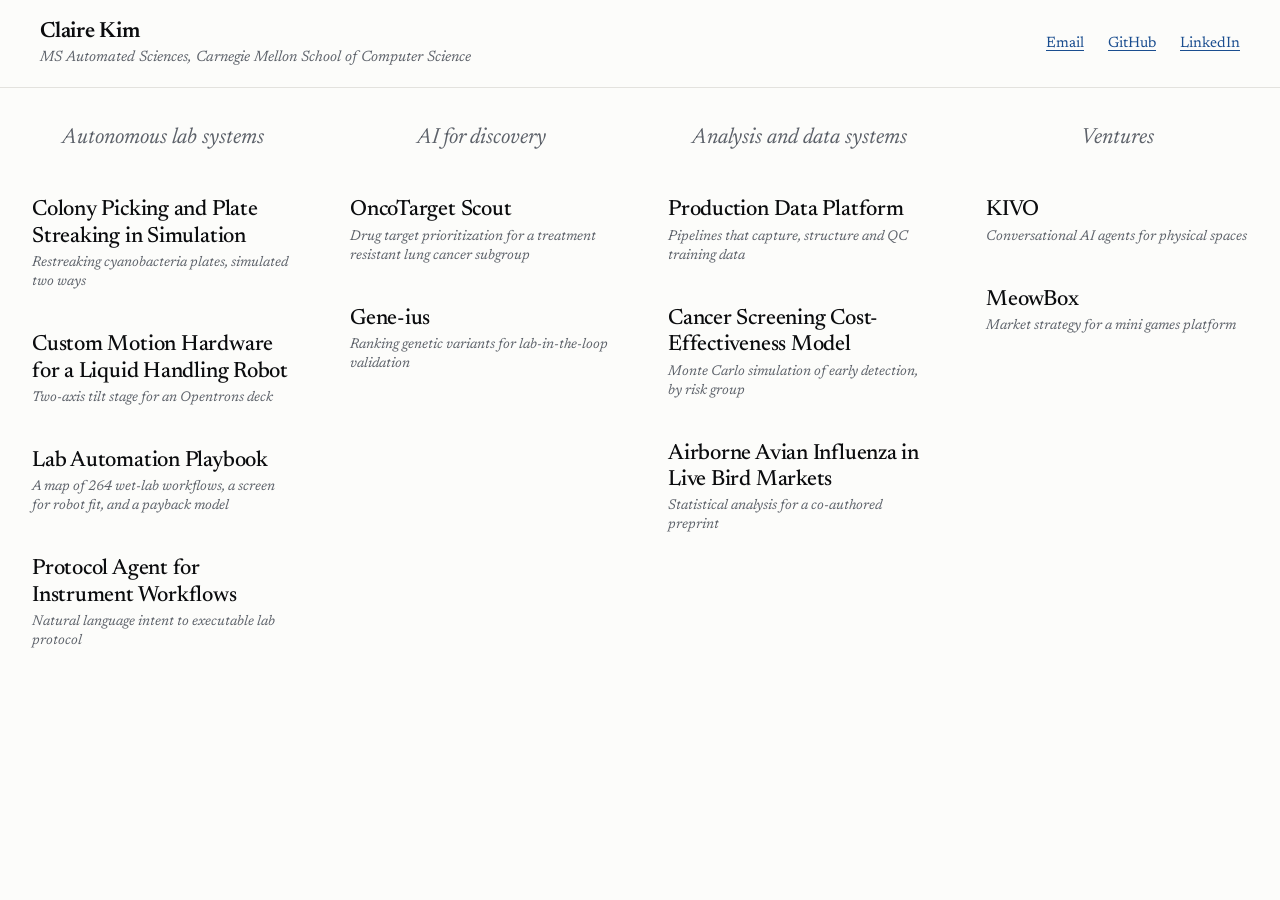
==== commit f507b9b3: "Write the MuJoCo entry the way a person would It opened the way eleven of the fourteen entries open," ====
--- a/index.html
+++ b/index.html
@@ -33,7 +33,7 @@
           <li>
             <button type="button" class="tile" data-open="p14" aria-haspopup="dialog">
               <span class="tile-title">Colony Picking and Plate Streaking in Simulation</span>
-              <span class="tile-kind">Two robot arms, one microbiology workflow, in MuJoCo</span>
+              <span class="tile-kind">Restreaking cyanobacteria plates, simulated two ways</span>
             </button>
           </li>
           <li>
@@ -139,15 +139,16 @@
         <img src="images/cyano-streak.gif" alt="A robot arm lifting the lids off two agar plates, picking a cyanobacteria colony with a plastic loop and streaking it across a fresh plate" width="320" height="240" loading="lazy">
       </figure>
 
-      <p>A simulated robot that picks one cyanobacteria colony off a plate and quadrant streaks it onto a fresh one. The colony pickers that exist are built for E. coli, and nothing streaks from plate to plate, which is why a cyanobacteria researcher still does this by hand.</p>
-
-      <p>Two arms ask two different questions. A Franka Panda, a research arm with ideal motors, asks whether the workflow is possible at all: 20 plates out of 20, touching the chosen colony within 0.13 mm and finding the agar surface by touch within 0.26 mm. An SO-101, a printed five joint arm costing a fraction as much, asks whether something you could actually build can do it: 4 out of 8, with weak servos, no gravity compensation, and up to half a degree of hidden calibration error per joint that the robot cannot correct for because its own encoders carry the same error.</p>
-
-      <p>The gap between those two numbers is the result. The workflow itself is sound, and the cheap hardware is what fails, in two specific places: calibration error that sets a lid down on its rim or presses the tool too deep into the agar, and toothpicks that will not separate in their cup.</p>
-
-      <p>Every hardware requirement in the project came from the simulation failing first. The arm needs gravity compensation, because without it it sags about 5 mm and misses every colony. A 90 mm lid is wider than the gripper opens, so it needs suction or a printed hook. Agar thickness varies by more than 1.5 mm between plates, so the tool has to find the surface by touch rather than assume it. The tool rack needs 3 cm of clearance in the direction the fingers close, and each tool has to be lifted its full length before the arm moves sideways: with those rules all 48 test picks came out without touching a neighbor.</p>
-
-      <p>What it cannot test is the biology. Whether the cells stick to the tool, transfer, and grow is a question for real plates.</p>
+      <p>Cyanobacteria labs restreak their plates by hand. The colony pickers you can buy are built for E. coli, and none of them streak from one plate to the next, so I simulated a robot that does: lids off, find a clean colony, pick it up, quadrant streak a fresh plate, lids back on.</p>
+
+      <p>I built it twice.</p>
+
+      <ol class="versions">
+        <li><span class="name">Franka Panda</span>, a research arm with ideal motors. This one was to see whether the workflow holds together at all. 20 plates out of 20.</li>
+        <li><span class="name">SO-101</span>, the printable one. Five joints, a fraction of the cost, weak servos, and a calibration error it cannot correct for because its own encoders carry the same error. 4 out of 8.</li>
+      </ol>
+
+      <p>So the steps themselves are fine. It is the cheap arm that falls over, mostly on seating the lids and on getting a single toothpick out of the cup.</p>
 
       <p class="sheet-links">
         <a href="https://github.com/cykim5/mujoco-lab-sim" target="_blank" rel="noopener">Source</a>
--- a/style.css
+++ b/style.css
@@ -375,6 +375,17 @@
 .questions li { margin-bottom: calc(var(--unit) * 1.5); padding-left: calc(var(--unit) * 1); }
 .questions li:last-child { margin-bottom: 0; }
 
+/* Two numbered builds of the same thing. The name leads each one in
+   the heavier weight the page already loads, since nothing else here
+   is set in bold. */
+.versions {
+  margin: 0 0 calc(var(--unit) * 3);
+  padding-left: calc(var(--unit) * 4);
+}
+.versions li { margin-bottom: calc(var(--unit) * 2); padding-left: calc(var(--unit) * 1); }
+.versions li:last-child { margin-bottom: 0; }
+.versions .name { font-weight: 500; color: var(--ink-strong); }
+
 /* A grouped tile lists its projects, each opening its own dialog on
    top of this one. The nested backdrop is lighter so two stacked
    dialogs do not darken the page twice over. */
